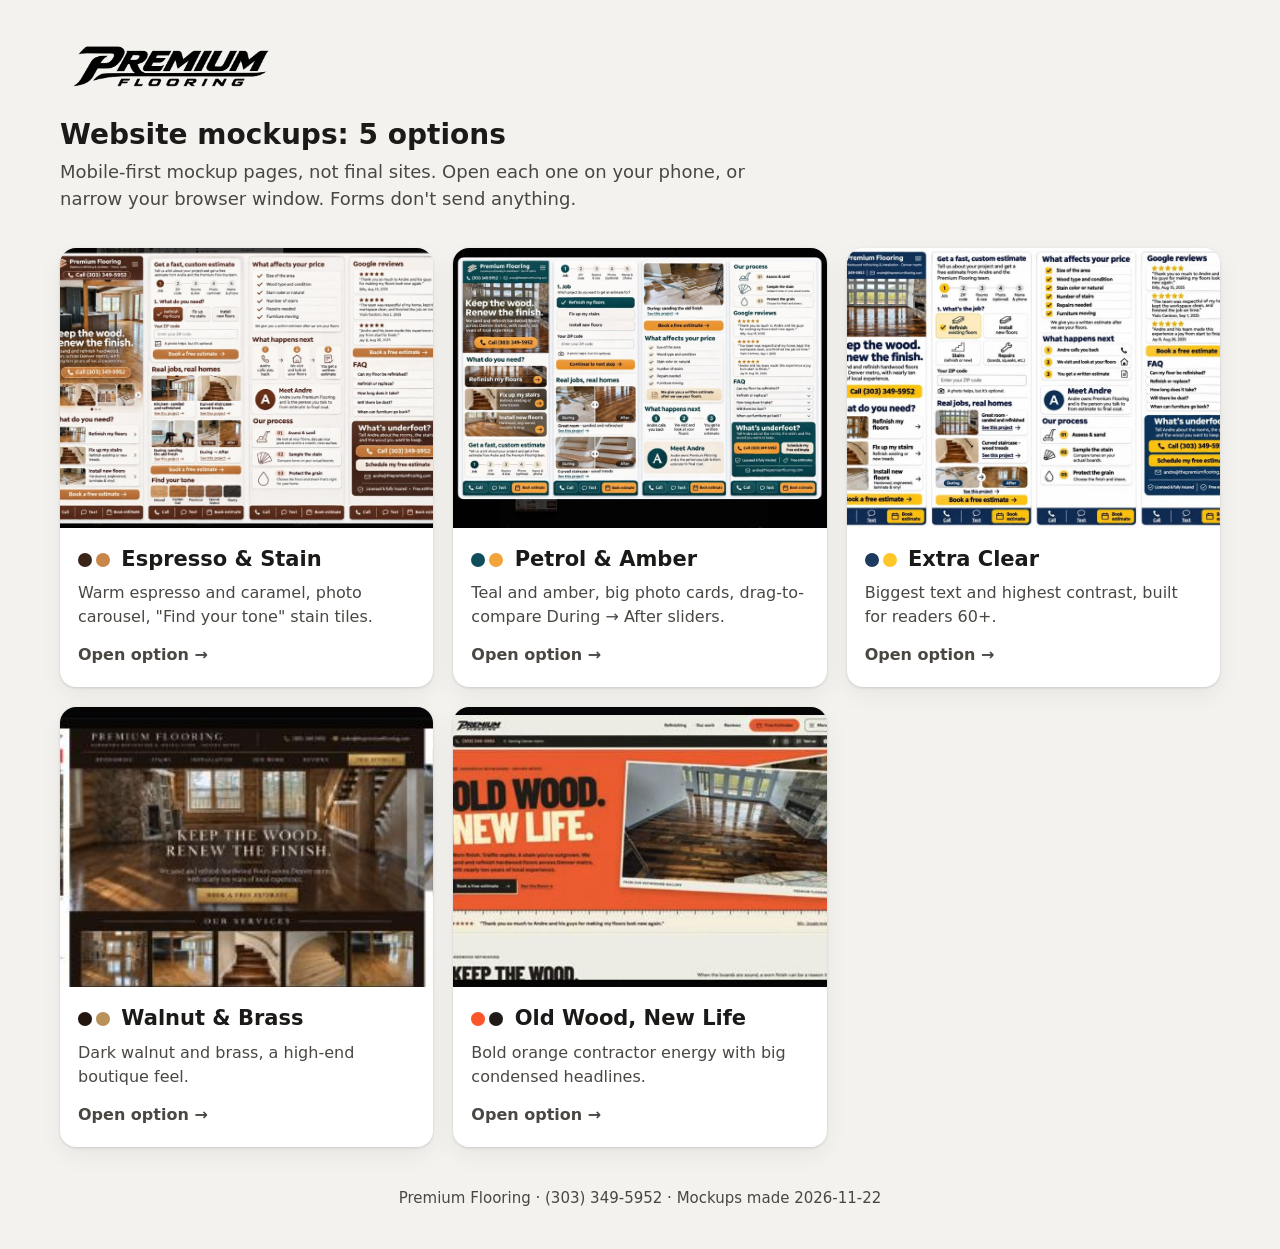
==== index.html @ 198437f8 "Premium Flooring mobile mockups (5 options) Co-Authored-By: Claude Opus 5.5 <noreply@anthropic.com>" ====
<!doctype html>
<html lang="en">
<head>
<meta charset="utf-8"><meta name="robots" content="noindex,nofollow">
<meta name="viewport" content="width=device-width,initial-scale=1">
<title>Premium Flooring · Mockup options</title>
<style>
  :root { --ink:#1b1a18; --muted:#4a4743; --bg:#f4f2ee; --card:#fff; }
  * { box-sizing:border-box; }
  body { margin:0; font:18px/1.5 system-ui,-apple-system,sans-serif; background:var(--bg); color:var(--ink); }
  header { padding:28px 20px 8px; max-width:1200px; margin:auto; }
  header img { width:220px; height:auto; display:block; }
  h1 { font-size:28px; line-height:1.15; margin:18px 0 6px; }
  p { color:var(--muted); margin:0 0 8px; max-width:62ch; }
  main { display:grid; grid-template-columns:repeat(auto-fill,minmax(300px,1fr)); gap:20px; padding:20px; max-width:1200px; margin:auto; }
  a.card { display:flex; flex-direction:column; background:var(--card); border-radius:16px; overflow:hidden; text-decoration:none; color:inherit; box-shadow:0 1px 3px #0002,0 8px 24px #0000000d; transition:transform .15s; }
  a.card:hover, a.card:focus-visible { transform:translateY(-3px); outline:3px solid #1b1a18; outline-offset:2px; }
  .thumb { aspect-ratio:4/3; background-size:cover; background-position:top center; }
  .body { padding:16px 18px 20px; display:grid; gap:6px; }
  .body b { font-size:21px; }
  .body span { color:var(--muted); font-size:16px; }
  .go { margin-top:8px; display:inline-block; font-weight:700; }
  .dot { display:inline-block; width:14px; height:14px; border-radius:50%; margin-right:4px; vertical-align:-1px; }
  footer { text-align:center; color:var(--muted); font-size:15px; padding:20px 20px 40px; }
</style>
</head>
<body>
<header>
  <img src="shared/img/logo-dark.png" alt="Premium Flooring">
  <h1>Website mockups: 5 options</h1>
  <p>Mobile-first mockup pages, not final sites. Open each one on your phone, or narrow your browser window. Forms don't send anything.</p>
</header>
<main>
  <a class="card" href="espresso-stain/">
    <div class="thumb" style="background-image:url(shared/thumbs/espresso-stain.jpg)"></div>
    <div class="body"><b><span class="dot" style="background:#3B2418"></span><span class="dot" style="background:#C8864A"></span> Espresso &amp; Stain</b><span>Warm espresso and caramel, photo carousel, "Find your tone" stain tiles.</span><span class="go">Open option →</span></div>
  </a>
  <a class="card" href="petrol-amber/">
    <div class="thumb" style="background-image:url(shared/thumbs/petrol-amber.jpg)"></div>
    <div class="body"><b><span class="dot" style="background:#0F4C5C"></span><span class="dot" style="background:#F2A33A"></span> Petrol &amp; Amber</b><span>Teal and amber, big photo cards, drag-to-compare During → After sliders.</span><span class="go">Open option →</span></div>
  </a>
  <a class="card" href="extra-clear/">
    <div class="thumb" style="background-image:url(shared/thumbs/extra-clear.jpg)"></div>
    <div class="body"><b><span class="dot" style="background:#1F3A5F"></span><span class="dot" style="background:#FFC629"></span> Extra Clear</b><span>Biggest text and highest contrast, built for readers 60+.</span><span class="go">Open option →</span></div>
  </a>
  <a class="card" href="walnut-brass/">
    <div class="thumb" style="background-image:url(shared/thumbs/walnut-brass.jpg)"></div>
    <div class="body"><b><span class="dot" style="background:#22160F"></span><span class="dot" style="background:#B8925A"></span> Walnut &amp; Brass</b><span>Dark walnut and brass, a high-end boutique feel.</span><span class="go">Open option →</span></div>
  </a>
  <a class="card" href="old-wood-new-life/">
    <div class="thumb" style="background-image:url(shared/thumbs/old-wood-new-life.jpg)"></div>
    <div class="body"><b><span class="dot" style="background:#FB562A"></span><span class="dot" style="background:#211B17"></span> Old Wood, New Life</b><span>Bold orange contractor energy with big condensed headlines.</span><span class="go">Open option →</span></div>
  </a>
</main>
<footer>Premium Flooring · (303) 349-5952 · Mockups made 2026-11-22</footer>
</body>
</html>
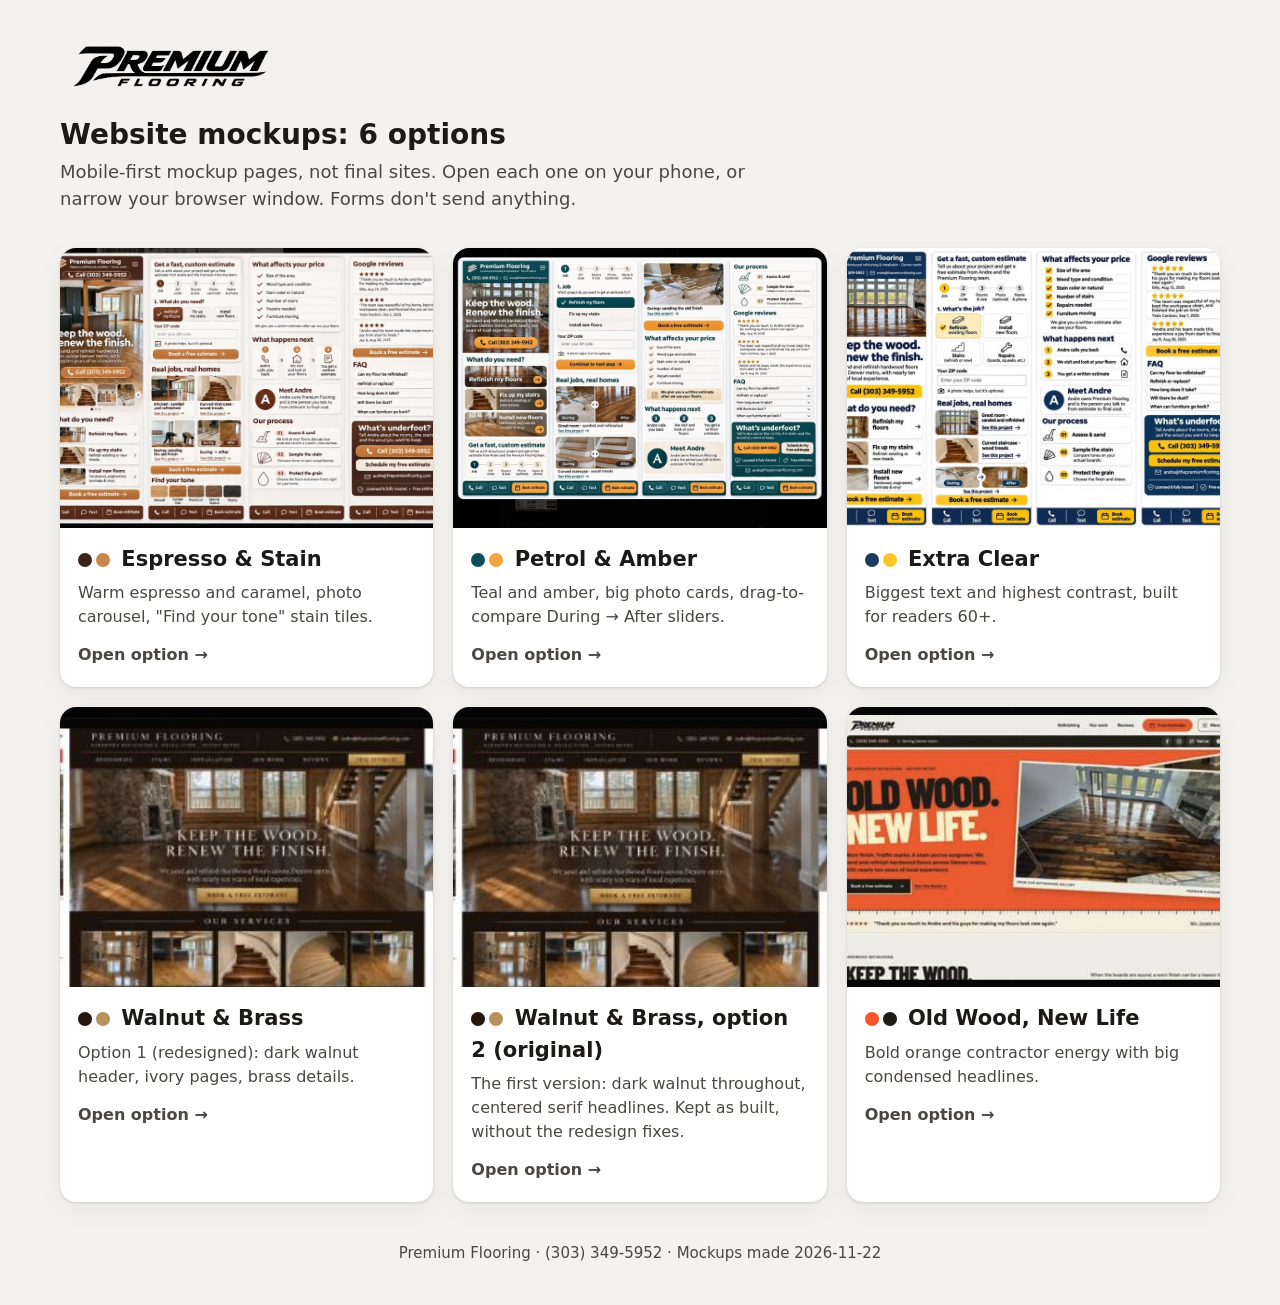
==== commit f644695e: "Add original Walnut & Brass as option 2 Co-Authored-By: Claude Opus 5.5 <noreply@anthropic.com>" ====
--- a/index.html
+++ b/index.html
@@ -27,7 +27,7 @@
 <body>
 <header>
   <img src="shared/img/logo-dark.png" alt="Premium Flooring">
-  <h1>Website mockups: 5 options</h1>
+  <h1>Website mockups: 6 options</h1>
   <p>Mobile-first mockup pages, not final sites. Open each one on your phone, or narrow your browser window. Forms don't send anything.</p>
 </header>
 <main>
@@ -45,7 +45,11 @@
   </a>
   <a class="card" href="walnut-brass/">
     <div class="thumb" style="background-image:url(shared/thumbs/walnut-brass.jpg)"></div>
-    <div class="body"><b><span class="dot" style="background:#22160F"></span><span class="dot" style="background:#B8925A"></span> Walnut &amp; Brass</b><span>Dark walnut and brass, a high-end boutique feel.</span><span class="go">Open option →</span></div>
+    <div class="body"><b><span class="dot" style="background:#22160F"></span><span class="dot" style="background:#B8925A"></span> Walnut &amp; Brass</b><span>Option 1 (redesigned): dark walnut header, ivory pages, brass details.</span><span class="go">Open option →</span></div>
+  </a>
+  <a class="card" href="walnut-brass-original/">
+    <div class="thumb" style="background-image:url(shared/thumbs/walnut-brass.jpg)"></div>
+    <div class="body"><b><span class="dot" style="background:#22160F"></span><span class="dot" style="background:#B8925A"></span> Walnut &amp; Brass, option 2 (original)</b><span>The first version: dark walnut throughout, centered serif headlines. Kept as built, without the redesign fixes.</span><span class="go">Open option →</span></div>
   </a>
   <a class="card" href="old-wood-new-life/">
     <div class="thumb" style="background-image:url(shared/thumbs/old-wood-new-life.jpg)"></div>
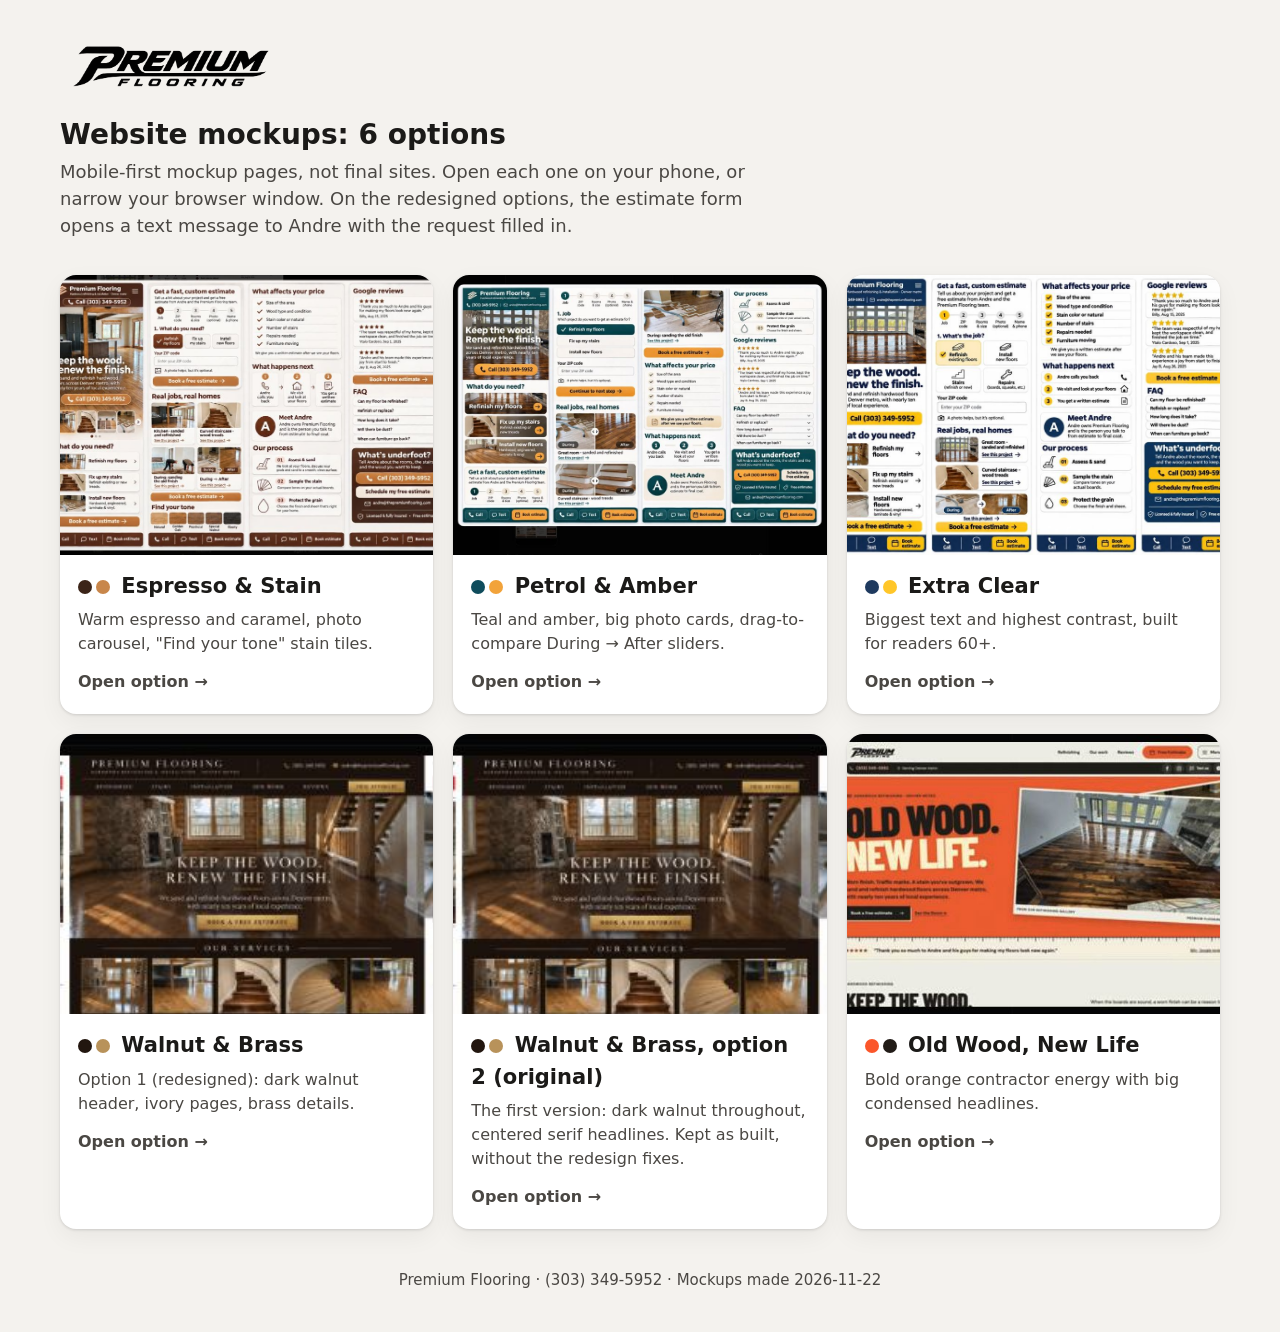
==== commit 67085c38: "Hub: describe text-message estimate Co-Authored-By: Claude Opus 5.5 <noreply@anthropic.com>" ====
--- a/index.html
+++ b/index.html
@@ -28,7 +28,7 @@
 <header>
   <img src="shared/img/logo-dark.png" alt="Premium Flooring">
   <h1>Website mockups: 6 options</h1>
-  <p>Mobile-first mockup pages, not final sites. Open each one on your phone, or narrow your browser window. Forms don't send anything.</p>
+  <p>Mobile-first mockup pages, not final sites. Open each one on your phone, or narrow your browser window. On the redesigned options, the estimate form opens a text message to Andre with the request filled in.</p>
 </header>
 <main>
   <a class="card" href="espresso-stain/">
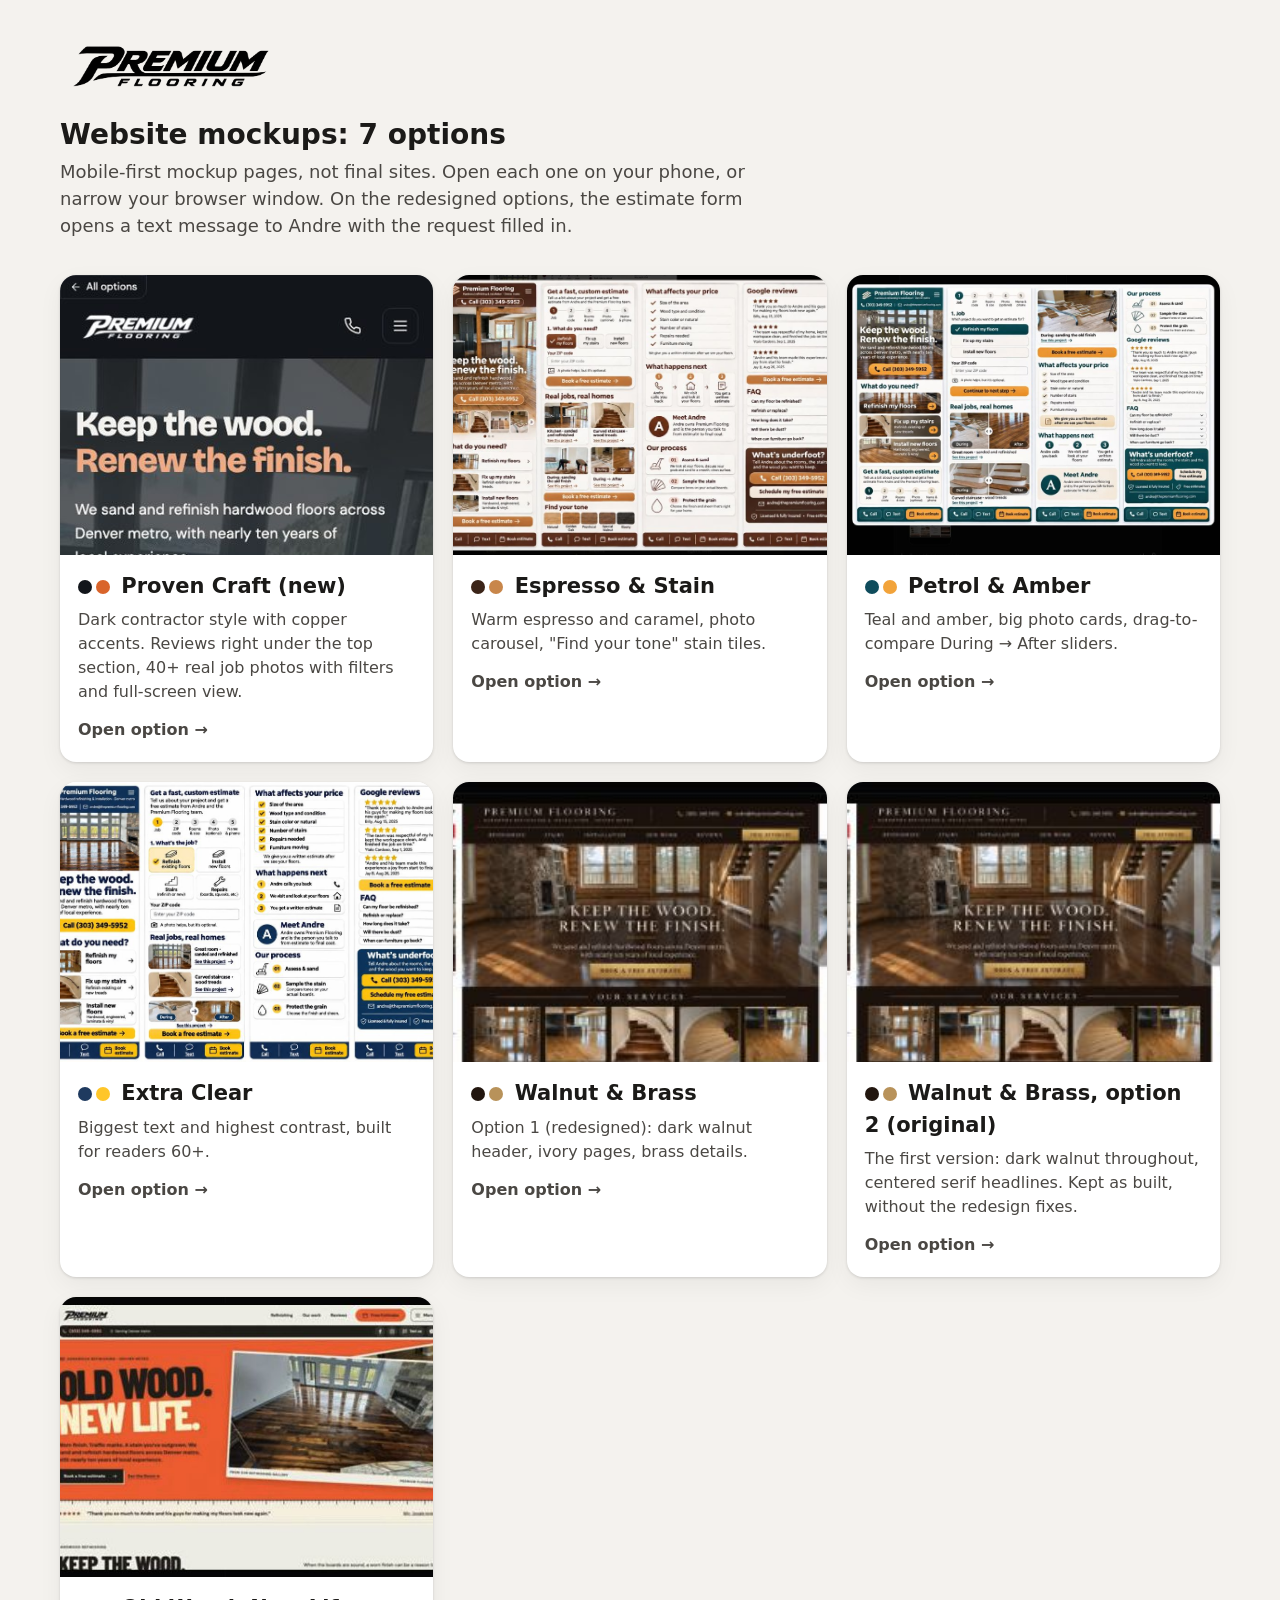
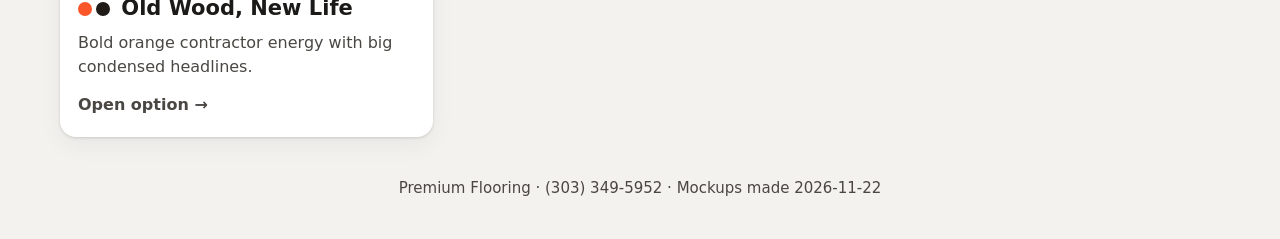
==== commit ff3ebf7a: "Add Proven Craft option (reviews highlight, 40+ real photos) Co-Authored-By: Claude Opus 5.5 <norepl" ====
--- a/index.html
+++ b/index.html
@@ -27,10 +27,14 @@
 <body>
 <header>
   <img src="shared/img/logo-dark.png" alt="Premium Flooring">
-  <h1>Website mockups: 6 options</h1>
+  <h1>Website mockups: 7 options</h1>
   <p>Mobile-first mockup pages, not final sites. Open each one on your phone, or narrow your browser window. On the redesigned options, the estimate form opens a text message to Andre with the request filled in.</p>
 </header>
 <main>
+  <a class="card" href="proven-craft/">
+    <div class="thumb" style="background-image:url(shared/thumbs/proven-craft.jpg)"></div>
+    <div class="body"><b><span class="dot" style="background:#12161B"></span><span class="dot" style="background:#D9642B"></span> Proven Craft (new)</b><span>Dark contractor style with copper accents. Reviews right under the top section, 40+ real job photos with filters and full-screen view.</span><span class="go">Open option →</span></div>
+  </a>
   <a class="card" href="espresso-stain/">
     <div class="thumb" style="background-image:url(shared/thumbs/espresso-stain.jpg)"></div>
     <div class="body"><b><span class="dot" style="background:#3B2418"></span><span class="dot" style="background:#C8864A"></span> Espresso &amp; Stain</b><span>Warm espresso and caramel, photo carousel, "Find your tone" stain tiles.</span><span class="go">Open option →</span></div>
